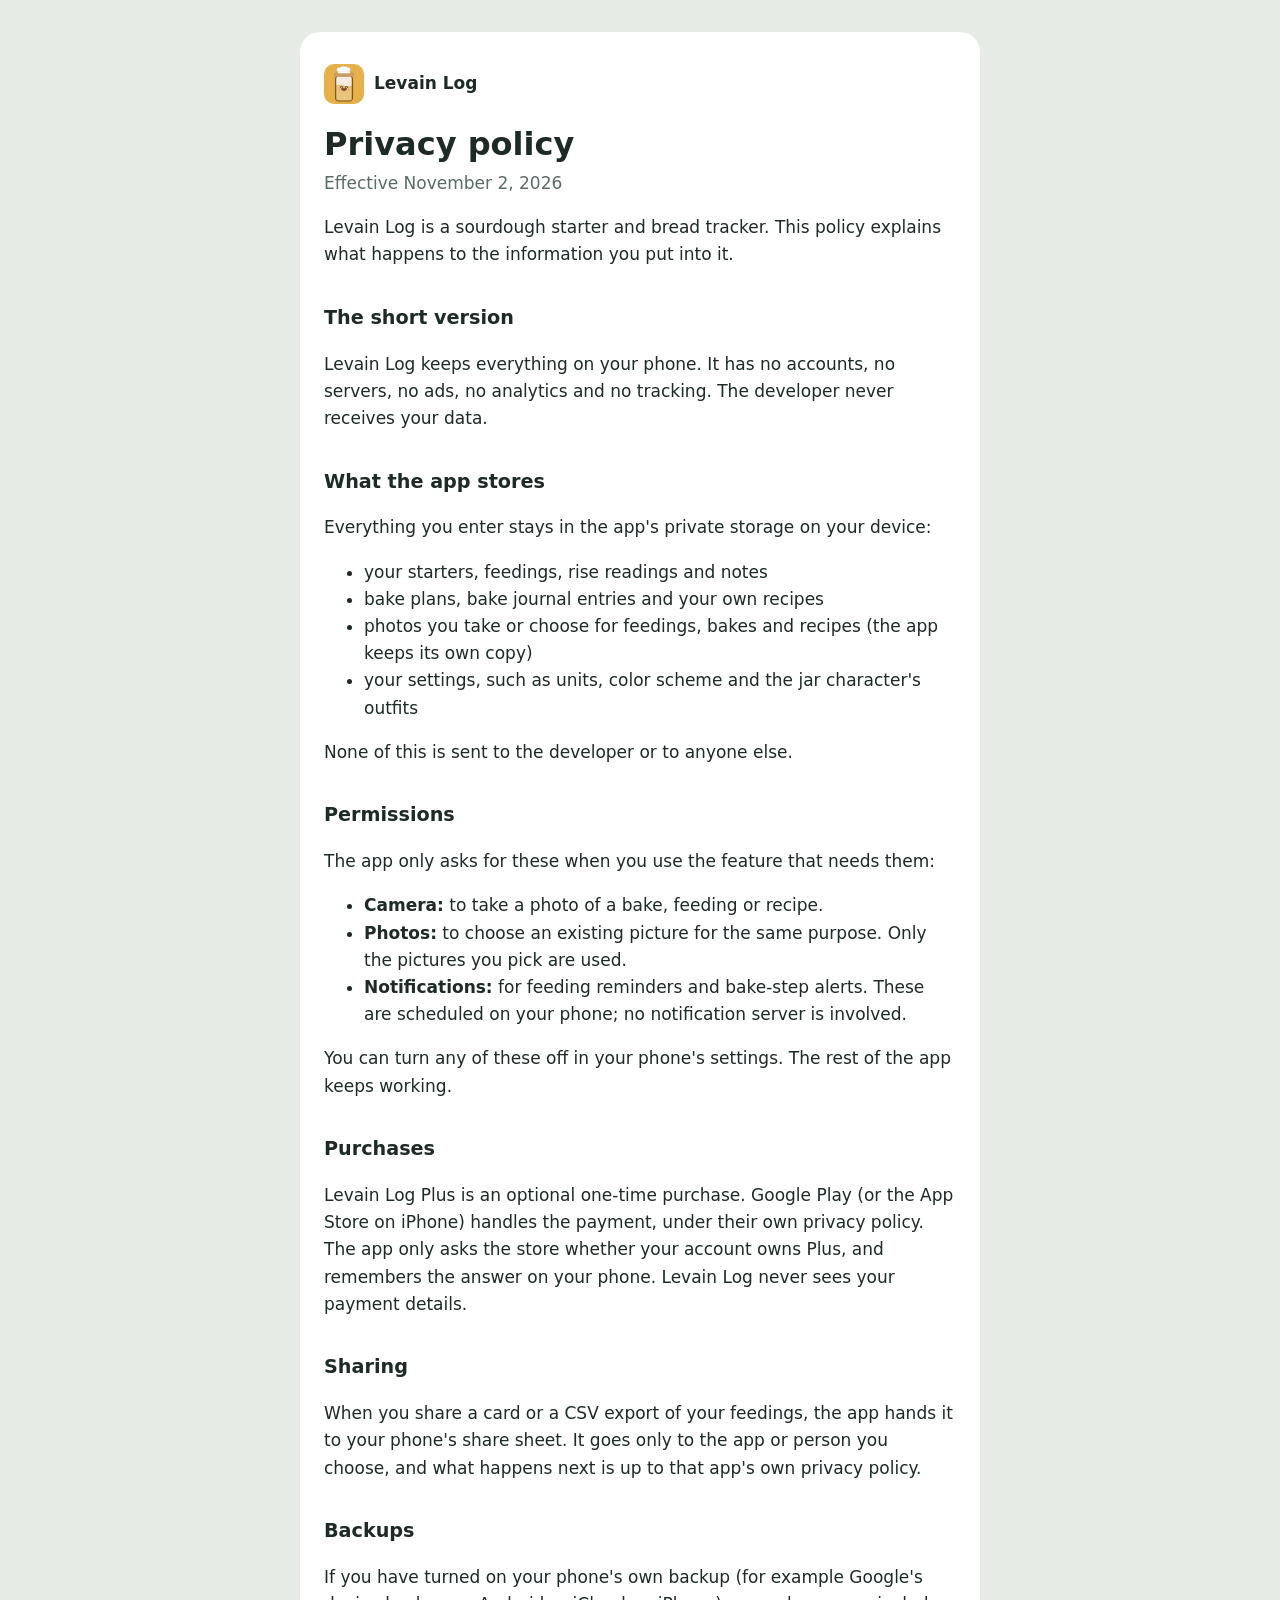
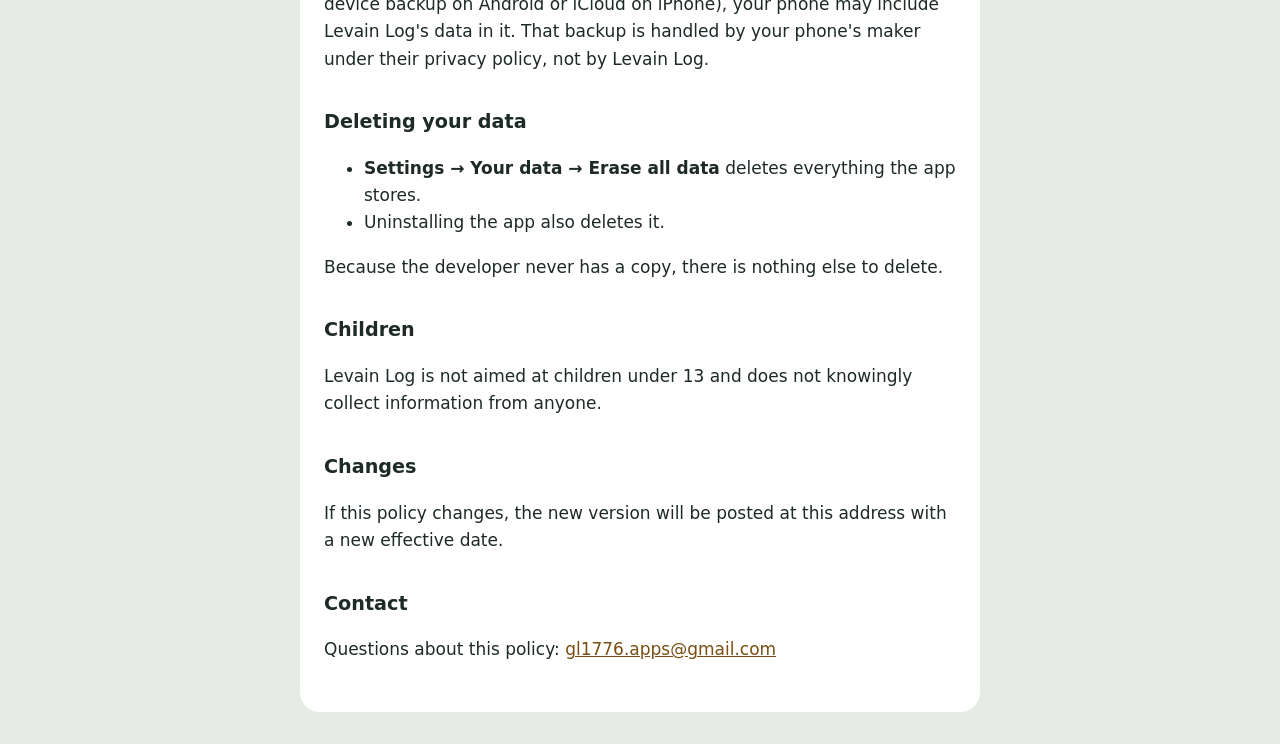
==== privacy/index.html @ 9f3d8836 "Levain Log support page and privacy policy" ====
<!doctype html>
<html lang="en">
<head>
  <meta charset="utf-8">
  <meta name="viewport" content="width=device-width, initial-scale=1">
  <title>Levain Log privacy policy</title>
  <link rel="icon" href="../icon.png">
  <link rel="stylesheet" href="../style.css">
</head>
<body>
  <main>
    <a class="brand" href="../"><img src="../icon.png" alt="" width="40" height="40"> Levain Log</a>
    <h1>Privacy policy</h1>
    <p class="muted">Effective November 2, 2026</p>
    <p>Levain Log is a sourdough starter and bread tracker. This policy explains what happens to the information you put into it.</p>

    <h2>The short version</h2>
    <p>Levain Log keeps everything on your phone. It has no accounts, no servers, no ads, no analytics and no tracking. The developer never receives your data.</p>

    <h2>What the app stores</h2>
    <p>Everything you enter stays in the app's private storage on your device:</p>
    <ul>
      <li>your starters, feedings, rise readings and notes</li>
      <li>bake plans, bake journal entries and your own recipes</li>
      <li>photos you take or choose for feedings, bakes and recipes (the app keeps its own copy)</li>
      <li>your settings, such as units, color scheme and the jar character's outfits</li>
    </ul>
    <p>None of this is sent to the developer or to anyone else.</p>

    <h2>Permissions</h2>
    <p>The app only asks for these when you use the feature that needs them:</p>
    <ul>
      <li><strong>Camera:</strong> to take a photo of a bake, feeding or recipe.</li>
      <li><strong>Photos:</strong> to choose an existing picture for the same purpose. Only the pictures you pick are used.</li>
      <li><strong>Notifications:</strong> for feeding reminders and bake-step alerts. These are scheduled on your phone; no notification server is involved.</li>
    </ul>
    <p>You can turn any of these off in your phone's settings. The rest of the app keeps working.</p>

    <h2>Purchases</h2>
    <p>Levain Log Plus is an optional one-time purchase. Google Play (or the App Store on iPhone) handles the payment, under their own privacy policy. The app only asks the store whether your account owns Plus, and remembers the answer on your phone. Levain Log never sees your payment details.</p>

    <h2>Sharing</h2>
    <p>When you share a card or a CSV export of your feedings, the app hands it to your phone's share sheet. It goes only to the app or person you choose, and what happens next is up to that app's own privacy policy.</p>

    <h2>Backups</h2>
    <p>If you have turned on your phone's own backup (for example Google's device backup on Android or iCloud on iPhone), your phone may include Levain Log's data in it. That backup is handled by your phone's maker under their privacy policy, not by Levain Log.</p>

    <h2>Deleting your data</h2>
    <ul>
      <li><strong>Settings → Your data → Erase all data</strong> deletes everything the app stores.</li>
      <li>Uninstalling the app also deletes it.</li>
    </ul>
    <p>Because the developer never has a copy, there is nothing else to delete.</p>

    <h2>Children</h2>
    <p>Levain Log is not aimed at children under 13 and does not knowingly collect information from anyone.</p>

    <h2>Changes</h2>
    <p>If this policy changes, the new version will be posted at this address with a new effective date.</p>

    <h2>Contact</h2>
    <p>Questions about this policy: <a href="mailto:gl1776.apps@gmail.com">gl1776.apps@gmail.com</a></p>
  </main>
</body>
</html>
---- style.css ----
:root {
  --bg: #E6ECE5;
  --surface: #FFFFFF;
  --text: #1D2A26;
  --muted: #5B6A64;
  --accent: #7A4E12;
  color-scheme: light dark;
}
@media (prefers-color-scheme: dark) {
  :root {
    --bg: #111815;
    --surface: #1A231F;
    --text: #E7EEEA;
    --muted: #9AABA3;
    --accent: #E6B04A;
  }
}
* { box-sizing: border-box; }
body {
  margin: 0;
  background: var(--bg);
  color: var(--text);
  font: 17px/1.6 system-ui, -apple-system, "Segoe UI", Roboto, sans-serif;
}
main {
  max-width: 680px;
  margin: 32px auto;
  padding: 32px 24px;
  background: var(--surface);
  border-radius: 20px;
}
@media (max-width: 720px) {
  main { margin: 0; border-radius: 0; min-height: 100vh; padding: 24px 16px; }
}
h1 { font-size: 2rem; line-height: 1.2; margin: 0.4em 0 0.2em; }
h2 { font-size: 1.2rem; margin: 1.8em 0 0.4em; }
a { color: var(--accent); }
.muted { color: var(--muted); margin-top: 0; }
.brand { display: inline-flex; align-items: center; gap: 10px; font-weight: 700; text-decoration: none; color: var(--text); }
.brand img { border-radius: 10px; }
.hero { border-radius: 28px; display: block; }
.lead { font-size: 1.15rem; }
.links { padding-left: 1.2em; }
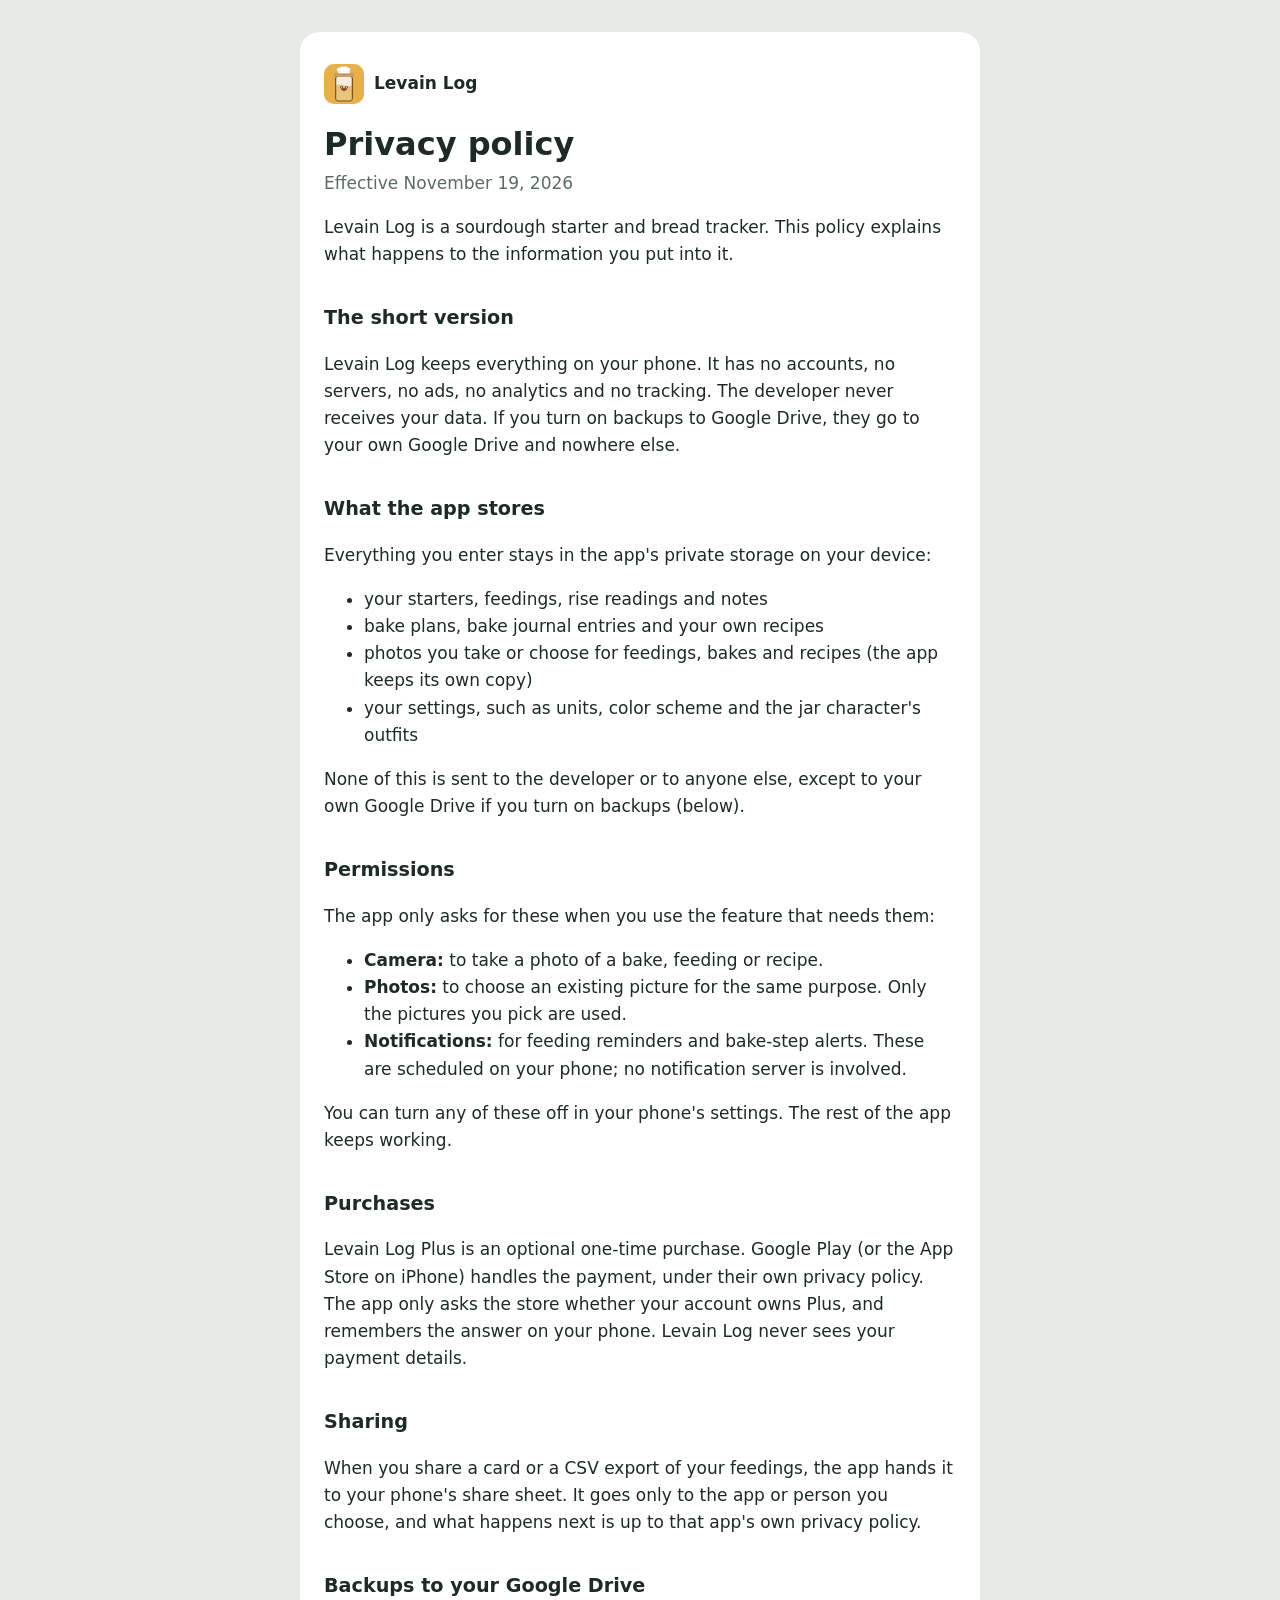
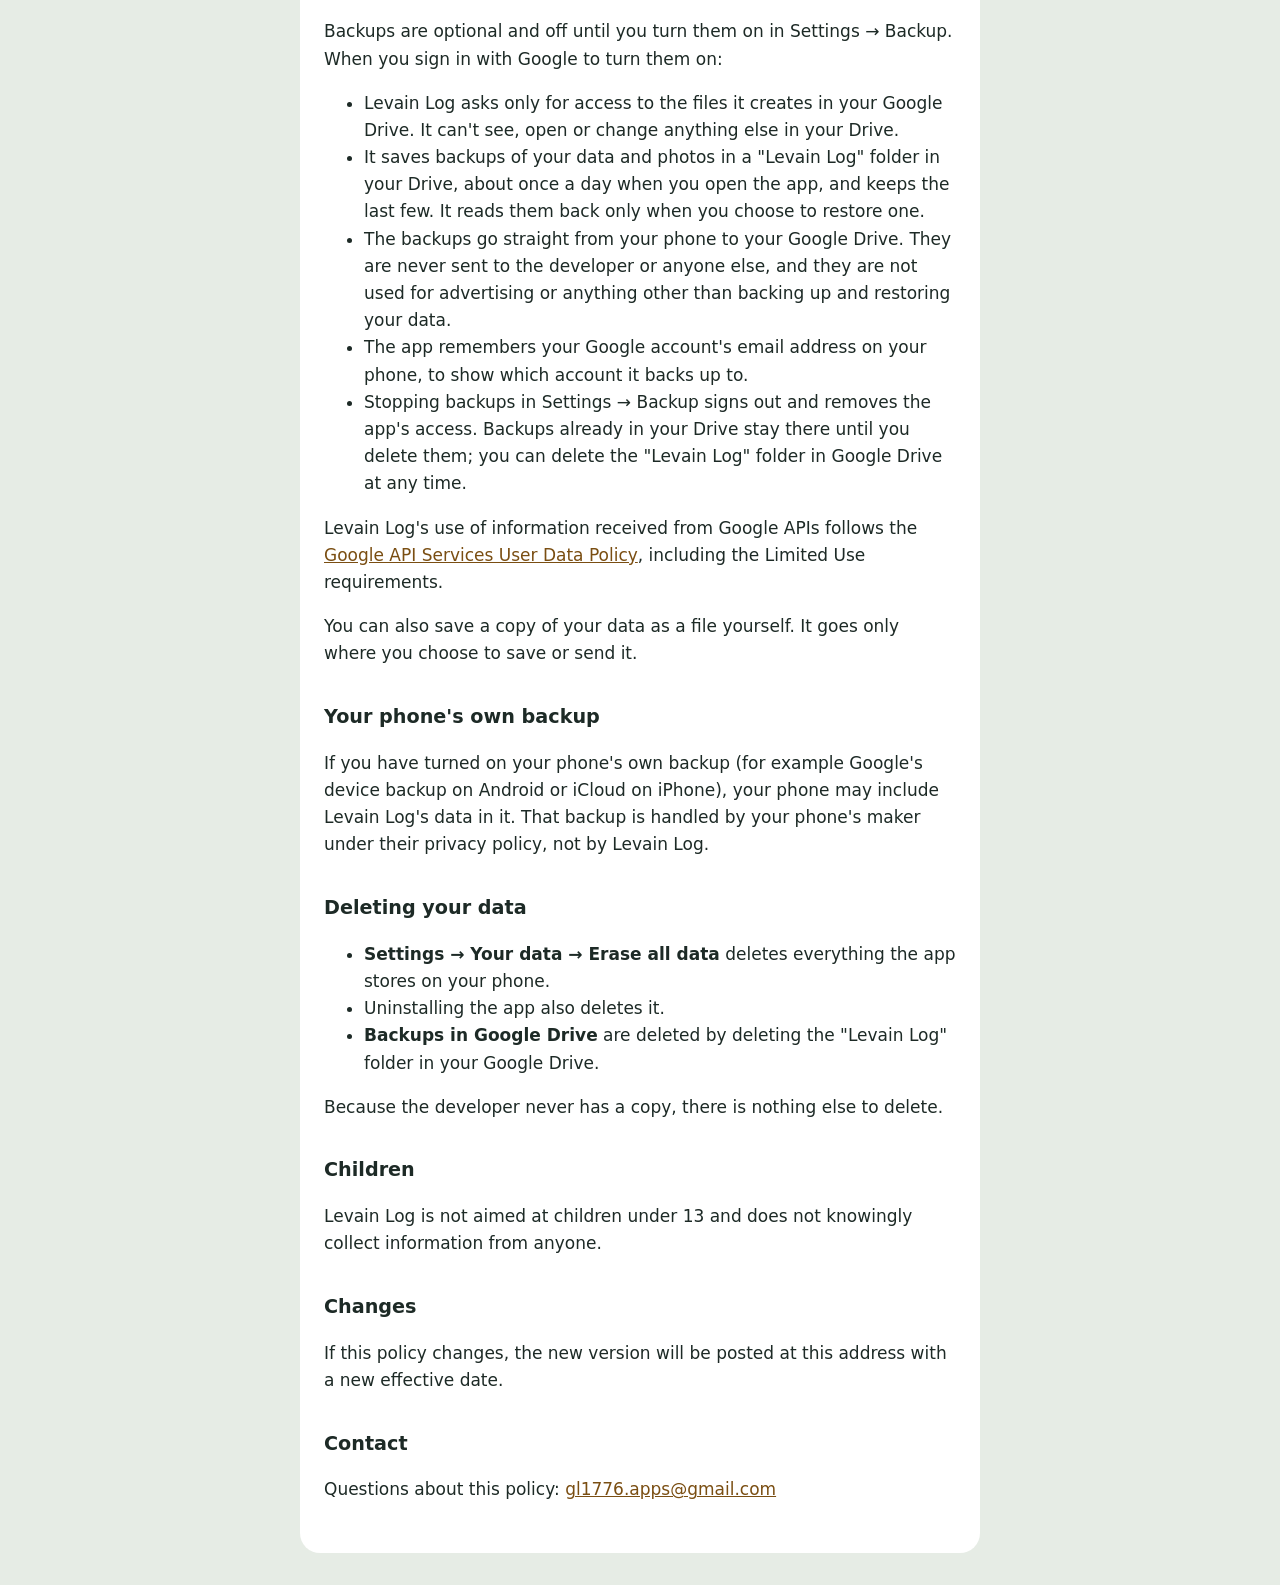
==== commit e26c0466: "Privacy policy: explain optional backups to Google Drive Levain Log 1.1 can back up to the user's ow" ====
--- a/privacy/index.html
+++ b/privacy/index.html
@@ -11,11 +11,11 @@
   <main>
     <a class="brand" href="../"><img src="../icon.png" alt="" width="40" height="40"> Levain Log</a>
     <h1>Privacy policy</h1>
-    <p class="muted">Effective November 2, 2026</p>
+    <p class="muted">Effective November 19, 2026</p>
     <p>Levain Log is a sourdough starter and bread tracker. This policy explains what happens to the information you put into it.</p>
 
     <h2>The short version</h2>
-    <p>Levain Log keeps everything on your phone. It has no accounts, no servers, no ads, no analytics and no tracking. The developer never receives your data.</p>
+    <p>Levain Log keeps everything on your phone. It has no accounts, no servers, no ads, no analytics and no tracking. The developer never receives your data. If you turn on backups to Google Drive, they go to your own Google Drive and nowhere else.</p>
 
     <h2>What the app stores</h2>
     <p>Everything you enter stays in the app's private storage on your device:</p>
@@ -25,7 +25,7 @@
       <li>photos you take or choose for feedings, bakes and recipes (the app keeps its own copy)</li>
       <li>your settings, such as units, color scheme and the jar character's outfits</li>
     </ul>
-    <p>None of this is sent to the developer or to anyone else.</p>
+    <p>None of this is sent to the developer or to anyone else, except to your own Google Drive if you turn on backups (below).</p>
 
     <h2>Permissions</h2>
     <p>The app only asks for these when you use the feature that needs them:</p>
@@ -42,13 +42,26 @@
     <h2>Sharing</h2>
     <p>When you share a card or a CSV export of your feedings, the app hands it to your phone's share sheet. It goes only to the app or person you choose, and what happens next is up to that app's own privacy policy.</p>
 
-    <h2>Backups</h2>
+    <h2>Backups to your Google Drive</h2>
+    <p>Backups are optional and off until you turn them on in Settings → Backup. When you sign in with Google to turn them on:</p>
+    <ul>
+      <li>Levain Log asks only for access to the files it creates in your Google Drive. It can't see, open or change anything else in your Drive.</li>
+      <li>It saves backups of your data and photos in a "Levain Log" folder in your Drive, about once a day when you open the app, and keeps the last few. It reads them back only when you choose to restore one.</li>
+      <li>The backups go straight from your phone to your Google Drive. They are never sent to the developer or anyone else, and they are not used for advertising or anything other than backing up and restoring your data.</li>
+      <li>The app remembers your Google account's email address on your phone, to show which account it backs up to.</li>
+      <li>Stopping backups in Settings → Backup signs out and removes the app's access. Backups already in your Drive stay there until you delete them; you can delete the "Levain Log" folder in Google Drive at any time.</li>
+    </ul>
+    <p>Levain Log's use of information received from Google APIs follows the <a href="https://developers.google.com/terms/api-services-user-data-policy">Google API Services User Data Policy</a>, including the Limited Use requirements.</p>
+    <p>You can also save a copy of your data as a file yourself. It goes only where you choose to save or send it.</p>
+
+    <h2>Your phone's own backup</h2>
     <p>If you have turned on your phone's own backup (for example Google's device backup on Android or iCloud on iPhone), your phone may include Levain Log's data in it. That backup is handled by your phone's maker under their privacy policy, not by Levain Log.</p>
 
     <h2>Deleting your data</h2>
     <ul>
-      <li><strong>Settings → Your data → Erase all data</strong> deletes everything the app stores.</li>
+      <li><strong>Settings → Your data → Erase all data</strong> deletes everything the app stores on your phone.</li>
       <li>Uninstalling the app also deletes it.</li>
+      <li><strong>Backups in Google Drive</strong> are deleted by deleting the "Levain Log" folder in your Google Drive.</li>
     </ul>
     <p>Because the developer never has a copy, there is nothing else to delete.</p>
 
